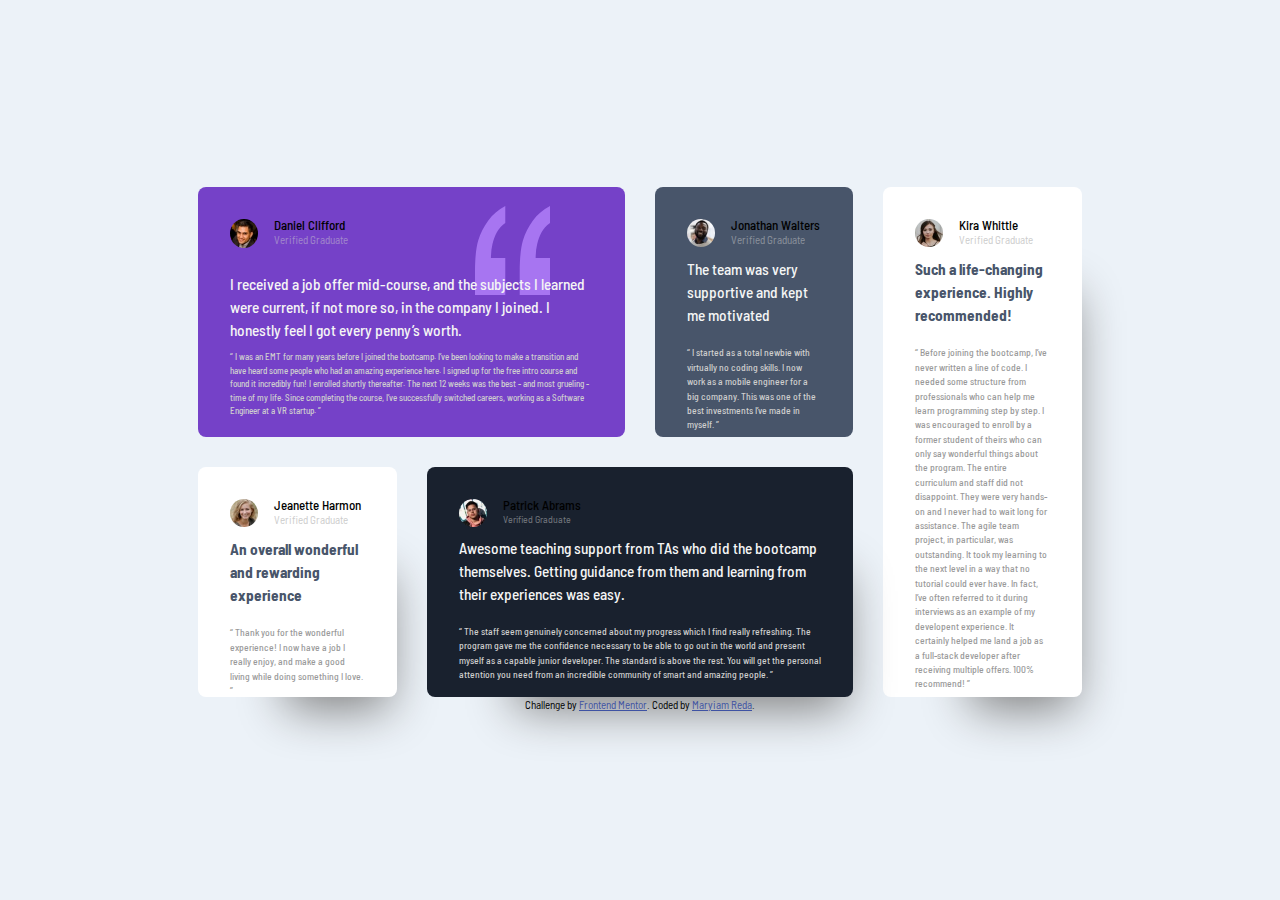
==== testimonials-grid/index.html @ 7d476f44 "initial commit" ====
<!DOCTYPE html>
<html>

<head>

    <meta charset="UTF-8" />
    <title>Frontend Mentor | [Maryiam Reda]</title>

    <title>assigment</title>
    <style> </style>
    <script></script>
    <link rel="stylesheet" href="master.css">
    <link rel="preconnect" href="https://fonts.googleapis.com">
    <link rel="preconnect" href="https://fonts.gstatic.com" crossorigin>
    <link
        href="https://fonts.googleapis.com/css2?family=Barlow+Semi+Condensed:ital,wght@0,100;0,200;0,300;0,400;0,500;0,600;0,700;0,800;0,900;1,100;1,200;1,300;1,400;1,500;1,600;1,700;1,800;1,900&family=Karla:ital,wght@0,200..800;1,200..800&display=swap"
        rel="stylesheet">
</head>

<body>

    <div class="container">
        <article class="one span-2">

            <div class="flex">
                <img src="./images/image-daniel.jpg">

                <div>
                    <h2 class="name">Daniel Clifford</h2>
                    <p class="position">Verified Graduate</p>
                </div>
            </div>
            <img src="bg-pattern-quotation.svg" class="quotation">
            <!-- <embed src="bg-pattern-quotation.svg" width="50" height="60"> -->
            <h3 style="padding-top: 1px;">
                I received a job offer mid-course, and the subjects I learned were current, if not more so,
                in the company I joined. I honestly feel I got every penny’s worth.
            </h3>
            <p style=" font-size: 9px; padding-top: 8px; font-weight: 500;">
                “ I was an EMT for many years before I joined the bootcamp. I’ve been looking to make a
                transition and have heard some people who had an amazing experience here. I signed up
                for the free intro course and found it incredibly fun! I enrolled shortly thereafter.
                The next 12 weeks was the best - and most grueling - time of my life. Since completing
                the course, I’ve successfully switched careers, working as a Software Engineer at a VR startup. ”
            </p>

        </article>
        <article class="two">
            <div class="flex">
                <div> <img src="./images/image-jonathan.jpg"> </div>
                <div>
                    <h2 class="name">Jonathan Walters</h2>
                    <p class="position">Verified Graduate</p>
                </div>
            </div>
            <h3>
                The team was very supportive and kept me motivated
            </h3>
            <p>
                “ I started as a total newbie with virtually no coding skills. I now work as a mobile engineer
                for a big company. This was one of the best investments I’ve made in myself. ”
            </p>
        </article>
        <article class="three">
            <div class="flex">
                <div><img src="./images/image-kira.jpg"></div>
                <div>
                    <h2 class="name">Kira Whittle</h2>
                    <p class="position">Verified Graduate</p>
                </div>
            </div>
            <h3>
                Such a life-changing experience. Highly recommended!
            </h3>
            <p>
                “ Before joining the bootcamp, I’ve never written a line of code. I needed some structure from
                professionals who can help me learn programming step by step. I was encouraged to enroll by a former
                student of theirs who can only say wonderful things about the program. The entire curriculum and staff
                did not disappoint. They were very hands-on and I never had to wait long for assistance. The agile team
                project, in particular, was outstanding. It took my learning to the next level in a way that no tutorial
                could ever have. In fact, I’ve often referred to it during interviews as an example of my developent
                experience. It certainly helped me land a job as a full-stack developer after receiving multiple offers.
                100% recommend! ”
            </p>
        </article>
        <article class="four">
            <div class="flex">
                <div><img src="./images/image-jeanette.jpg"></div>
                <div>
                    <h2 class="name">Jeanette Harmon</h2>
                    <p class="position">Verified Graduate</p>
                </div>
            </div>
            <h3>
                An overall wonderful and rewarding experience</h3>
            <p>
                “ Thank you for the wonderful experience! I now have a job I really enjoy, and make a good living
                while doing something I love. ”
            </p>
        </article>
        <article class="five span-2">
            <div class="flex">
                <div> <img src="./images/image-patrick.jpg"></div>
                <div>
                    <h2 class="name">Patrick Abrams</h2>
                    <p class="position">Verified Graduate</p>
                </div>
            </div>
            <h3>
                Awesome teaching support from TAs who did the bootcamp themselves. Getting guidance from them and
                learning from their experiences was easy.
            </h3>
            <p>
                “ The staff seem genuinely concerned about my progress which I find really refreshing. The program
                gave me the confidence necessary to be able to go out in the world and present myself as a capable
                junior developer. The standard is above the rest. You will get the personal attention you need from
                an incredible community of smart and amazing people. ”
            </p>
        </article>





    </div>
    <div class="attribution">
        Challenge by <a href="https://www.frontendmentor.io?ref=challenge" target="_blank">Frontend Mentor</a>.
        Coded by <a href="#">Maryiam Reda</a>.
    </div>

</body>

</html>
---- testimonials-grid/master.css ----
* {
    margin: 0;
    padding: 0;
    box-sizing: border-box;
    --first-text-colorhsl: 0, 0%, 81%;
}

.flex img,
picture {
    max-width: 100%;
    display: block;
    width: 1.75rem;
    border-radius: 50%;
}

.quotation {
    width: 50px;
    height: 00px;
    left: 0px;
    top: 20px;
    position: relative;
    z-index: -1;
}

.name {
    font-size: 0.8125rem;
    font-weight: 500;
    line-height: 1;
}

.position {
    font-size: 0.6875rem;
    opacity: 0.5;
}

.du {
    border: red solid 10px;
    width: 100%;
    height: 100%;
}

body {
    height: 100vh;
    line-height: 1.5;
    background-color: hsl(210, 46%, 95%);
    display: grid;
    place-content: center;
    font-family: "Barlow Semi Condensed", sans-serif;
    max-width: 1440px;

}

.container {
    width: 69vw;

    display: grid;
    grid-template-columns: repeat(4, 1fr);
    grid-template-rows: 250px 230px;
    gap: 30px;

}

.flex {
    display: flex;
    gap: var(--gap, 1rem);
}

article {
    padding: 2rem;
    border-radius: 0.5rem;
}

.span-2 {
    grid-column: span 2;
}

.one p,
.two p,
.five p {
    color: hsl(0, 0%, 81%);
}

.one h3,
.two h3,
.five h3 {
    color: whitesmoke;
    font-weight: 500;

}

.four p,
.three p {
    color: hsl(0, 0%, 60%);

}


h3 {
    padding-top: 10px;
    font-size: 0.96rem;
}


.one {
    background-color: hsl(263, 55%, 52%);
    background-image: url(./bg-pattern-quotation.svg);
    background-repeat: no-repeat;
    background-position: top 19px right 75px;
    background-size: 75px 89px;
}

.two {
    background-color: hsl(217, 19%, 35%);
}

.three {
    background-color: white;
    grid-row: span 2;
    color: rgb(0, 0, 0 / 62%);
    box-shadow: 2.5rem 3.75rem 3rem -3rem grey;

}

.four {
    background-color: white;
    color: rgb(0, 0, 0 / 62%);
    box-shadow: 2.5rem 3.75rem 3rem -3rem grey;



}

.four h3,
.three h3 {
    color: hsl(217 19% 35%);
    ;
}

.five {
    background-color: hsl(219, 29%, 14%);
    box-shadow: 2.5rem 3.75rem 3rem -3rem grey;

}

.five p {
    font-size: 10px;
}



article>p:last-of-type {
    padding-top: 18px;
    font-size: 0.6rem;
    font-weight: 500;
}

.attribution {
    font-size: 11px;
    text-align: center;
}

.attribution a {
    color: hsl(228, 45%, 44%);
}

.name {
    font-size: 0.8125rem;
    font-weight: 500;
    line-height: 1;
}
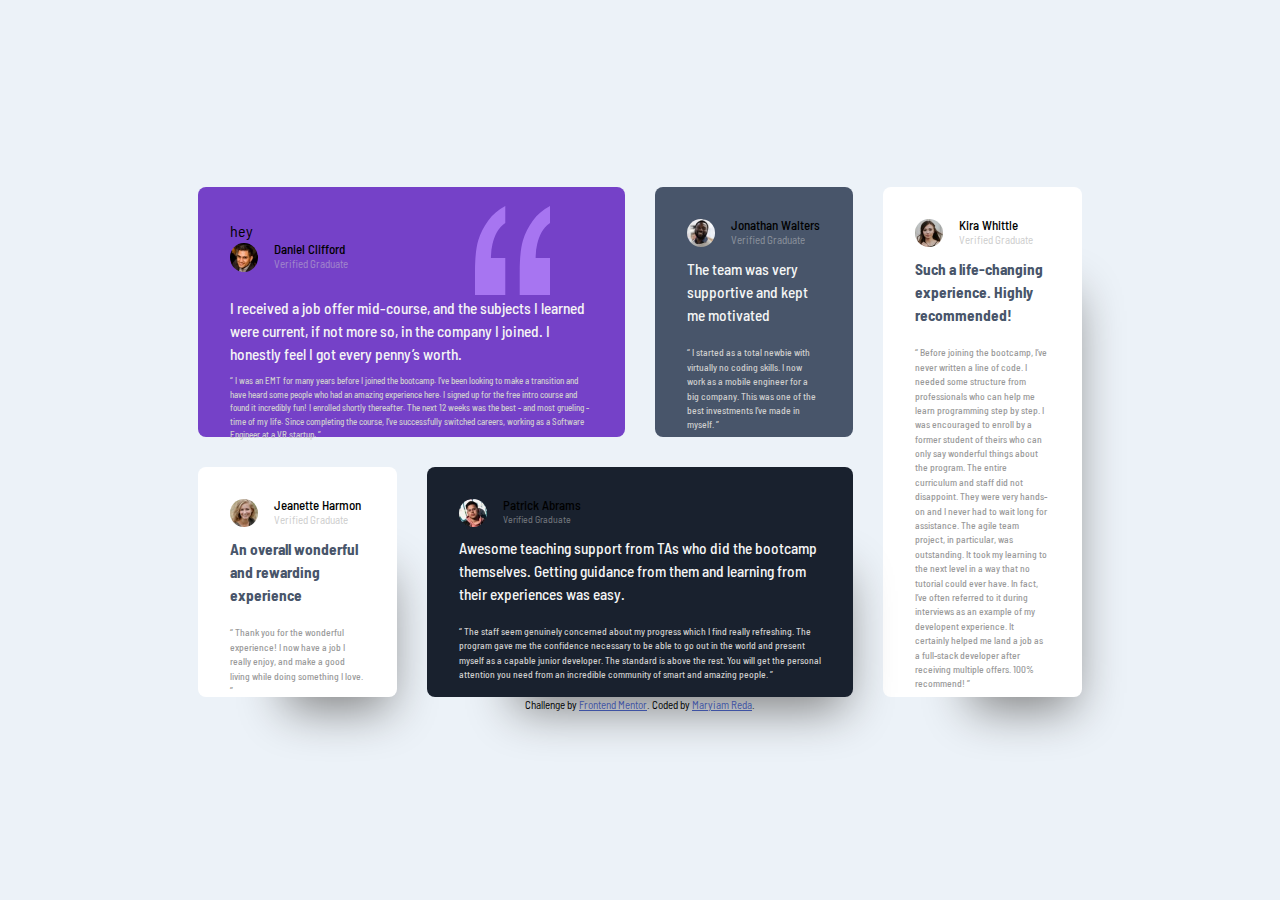
==== commit b417ed91: "update to check if the repo works" ====
--- a/testimonials-grid/index.html
+++ b/testimonials-grid/index.html
@@ -21,7 +21,7 @@
 
     <div class="container">
         <article class="one span-2">
-
+            <div>hey</div>
             <div class="flex">
                 <img src="./images/image-daniel.jpg">
 
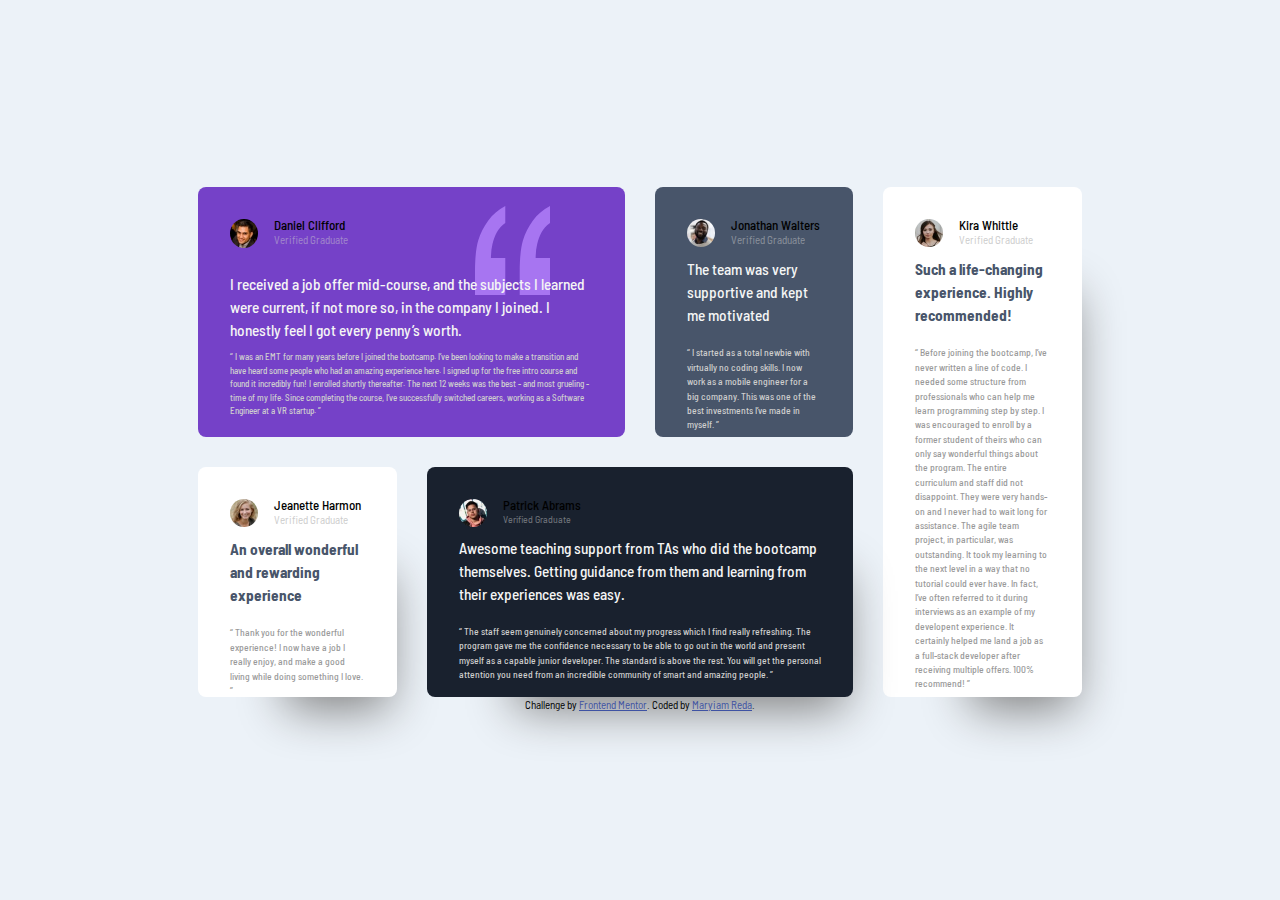
==== commit d757159c: "removing unrequired div" ====
--- a/testimonials-grid/index.html
+++ b/testimonials-grid/index.html
@@ -21,7 +21,6 @@
 
     <div class="container">
         <article class="one span-2">
-            <div>hey</div>
             <div class="flex">
                 <img src="./images/image-daniel.jpg">
 
